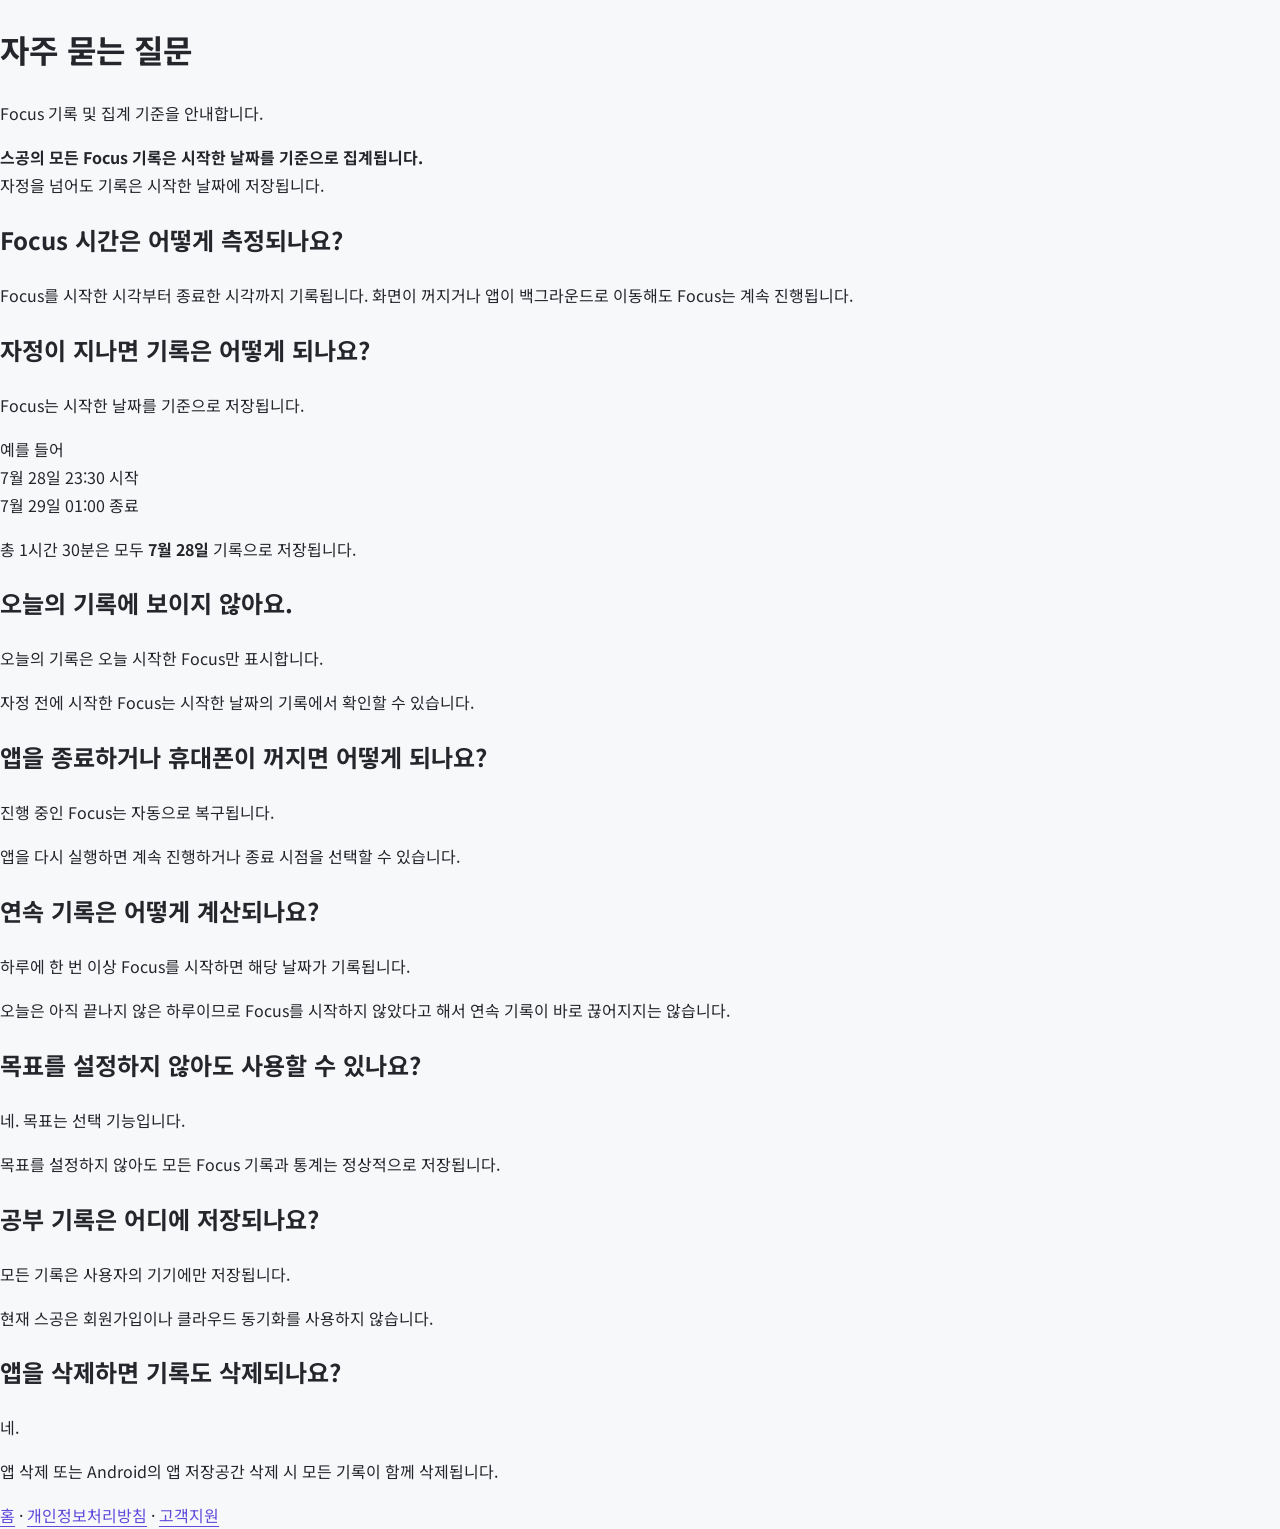
==== faq.html @ 78d841ee "add FAQ" ====
<!DOCTYPE html>
<html lang="ko">
<head>
    <meta charset="UTF-8">
    <meta name="viewport" content="width=device-width, initial-scale=1.0">
    <title>스공 - 자주 묻는 질문</title>
    <link rel="stylesheet" href="style.css">
</head>

<body>

<div class="container">

    <h1>자주 묻는 질문</h1>
    <p class="subtitle">
        Focus 기록 및 집계 기준을 안내합니다.
    </p>

    <div class="notice">
        <strong>스공의 모든 Focus 기록은 시작한 날짜를 기준으로 집계됩니다.</strong><br>
        자정을 넘어도 기록은 시작한 날짜에 저장됩니다.
    </div>

    <section class="card">
        <h2>Focus 시간은 어떻게 측정되나요?</h2>
        <p>
            Focus를 시작한 시각부터 종료한 시각까지 기록됩니다.
            화면이 꺼지거나 앱이 백그라운드로 이동해도 Focus는 계속 진행됩니다.
        </p>
    </section>

    <section class="card">
        <h2>자정이 지나면 기록은 어떻게 되나요?</h2>
        <p>
            Focus는 시작한 날짜를 기준으로 저장됩니다.
        </p>

        <p>
            예를 들어
            <br>
            7월 28일 23:30 시작
            <br>
            7월 29일 01:00 종료
        </p>

        <p>
            총 1시간 30분은 모두 <strong>7월 28일</strong> 기록으로 저장됩니다.
        </p>
    </section>

    <section class="card">
        <h2>오늘의 기록에 보이지 않아요.</h2>

        <p>
            오늘의 기록은 오늘 시작한 Focus만 표시합니다.
        </p>

        <p>
            자정 전에 시작한 Focus는
            시작한 날짜의 기록에서 확인할 수 있습니다.
        </p>
    </section>

    <section class="card">
        <h2>앱을 종료하거나 휴대폰이 꺼지면 어떻게 되나요?</h2>

        <p>
            진행 중인 Focus는 자동으로 복구됩니다.
        </p>

        <p>
            앱을 다시 실행하면
            계속 진행하거나 종료 시점을 선택할 수 있습니다.
        </p>
    </section>

    <section class="card">
        <h2>연속 기록은 어떻게 계산되나요?</h2>

        <p>
            하루에 한 번 이상 Focus를 시작하면
            해당 날짜가 기록됩니다.
        </p>

        <p>
            오늘은 아직 끝나지 않은 하루이므로
            Focus를 시작하지 않았다고 해서
            연속 기록이 바로 끊어지지는 않습니다.
        </p>
    </section>

    <section class="card">
        <h2>목표를 설정하지 않아도 사용할 수 있나요?</h2>

        <p>
            네.
            목표는 선택 기능입니다.
        </p>

        <p>
            목표를 설정하지 않아도
            모든 Focus 기록과 통계는 정상적으로 저장됩니다.
        </p>
    </section>

    <section class="card">
        <h2>공부 기록은 어디에 저장되나요?</h2>

        <p>
            모든 기록은 사용자의 기기에만 저장됩니다.
        </p>

        <p>
            현재 스공은
            회원가입이나 클라우드 동기화를 사용하지 않습니다.
        </p>
    </section>

    <section class="card">
        <h2>앱을 삭제하면 기록도 삭제되나요?</h2>

        <p>
            네.
        </p>

        <p>
            앱 삭제 또는 Android의
            앱 저장공간 삭제 시
            모든 기록이 함께 삭제됩니다.
        </p>
    </section>

    <nav class="footer-nav">
        <a href="index.html">홈</a>
        <span>·</span>
        <a href="privacy.html">개인정보처리방침</a>
        <span>·</span>
        <a href="support.html">고객지원</a>
    </nav>

</div>

</body>
</html>
---- style.css ----
@import url('https://fonts.googleapis.com/css2?family=Noto+Sans+KR:wght@400;500;600;700&display=swap');

:root {
  --primary: #7C5CFF;
  --primary-dark: #5F4BDB;
  --background: #F7F8FA;
  --surface: #FFFFFF;
  --text: #25262B;
  --muted: #888A91;
  --border: #EAEAEA;
  --max-width: 720px;
}

* { box-sizing: border-box; }

html {
  background: var(--background);
  color: var(--text);
  font-family: "Noto Sans KR", -apple-system, BlinkMacSystemFont, "Segoe UI", sans-serif;
  line-height: 1.75;
  word-break: keep-all;
}

body { margin: 0; min-width: 320px; background: var(--background); }
a { color: var(--primary-dark); text-underline-offset: 4px; }

.page {
  width: min(100%, var(--max-width));
  min-height: 100vh;
  margin: 0 auto;
  padding: 56px 24px 32px;
}

.home-page {
  display: flex;
  flex-direction: column;
  justify-content: space-between;
  text-align: center;
}

.hero { padding-top: 32px; }

.eyebrow {
  margin: 0 0 10px;
  color: var(--muted);
  font-size: .78rem;
  font-weight: 700;
  letter-spacing: .22em;
}

.hero h1 {
  margin: 0;
  color: var(--primary-dark);
  font-size: clamp(3rem, 12vw, 5rem);
  line-height: 1.1;
  letter-spacing: -.05em;
}

.tagline { margin: 20px 0 0; color: var(--muted); font-size: 1.05rem; }

.philosophy { margin: 72px auto 0; }
.philosophy h2 { margin: 0 0 34px; font-size: clamp(1.4rem, 5vw, 1.85rem); letter-spacing: -.03em; }
.philosophy p { margin: 0; color: #74767D; font-size: 1.05rem; }

.brand-words {
  display: inline-flex;
  flex-direction: column;
  align-items: flex-start;
  margin-top: 70px;
  color: var(--primary);
  font-size: clamp(2.2rem, 9vw, 3.3rem);
  font-weight: 500;
  line-height: 1.25;
  letter-spacing: -.04em;
}

.growth-line { margin: 24px 0 0; color: #A0A2A8; font-size: .95rem; }

.site-footer {
  margin-top: 88px;
  padding-top: 28px;
  color: var(--muted);
  text-align: center;
}

.studio { margin: 0 0 12px; font-size: .8rem; font-weight: 700; letter-spacing: .2em; }

.site-footer nav a,
.document-footer a {
  display: inline-block;
  padding: 10px 12px;
  font-weight: 600;
  text-decoration: none;
}

.document-page { padding-top: 40px; }
.document-header { margin-bottom: 46px; }

.back-link {
  display: inline-block;
  margin-bottom: 52px;
  color: var(--text);
  font-weight: 600;
  text-decoration: none;
}

.document-header h1 {
  margin: 0;
  color: var(--primary-dark);
  font-size: clamp(2rem, 8vw, 3rem);
  line-height: 1.25;
  letter-spacing: -.04em;
}

.updated { margin: 14px 0 0; color: var(--muted); font-size: .9rem; }

.document {
  padding: 36px;
  border: 1px solid var(--border);
  border-radius: 24px;
  background: var(--surface);
}

.document section + section {
  margin-top: 48px;
  padding-top: 42px;
  border-top: 1px solid var(--border);
}

.document h2 { margin: 0 0 18px; font-size: 1.24rem; letter-spacing: -.025em; }
.document p { margin: 0 0 14px; color: #595B62; }
.document ul { margin: 14px 0 18px; padding-left: 22px; color: #595B62; }
.document li + li { margin-top: 4px; }

.promise { padding: 24px; border-radius: 18px; background: #F3F0FF; }
.promise h2, .promise strong { color: var(--primary-dark); }

.document-footer { margin-top: 42px; }

@media (max-width: 520px) {
  .page { padding-right: 20px; padding-left: 20px; }
  .hero { padding-top: 8px; }
  .philosophy { margin-top: 58px; }
  .philosophy p { font-size: 1rem; }
  .brand-words { margin-top: 56px; }
  .site-footer { margin-top: 72px; }
  .document { padding: 26px 22px; border-radius: 20px; }
  .promise { padding: 20px; }
}


.support-email {
  display: inline-block;
  margin-top: 4px;
  color: var(--primary-dark);
  font-size: 1.08rem;
  font-weight: 700;
  text-decoration: none;
}

.support-button {
  display: inline-block;
  margin-top: 18px;
  padding: 12px 20px;
  border-radius: 14px;
  background: var(--primary);
  color: #FFFFFF;
  font-weight: 700;
  text-decoration: none;
  box-shadow: 0 8px 20px rgba(124, 92, 255, 0.18);
}

.support-button:hover {
  background: var(--primary-dark);
  opacity: 1;
}
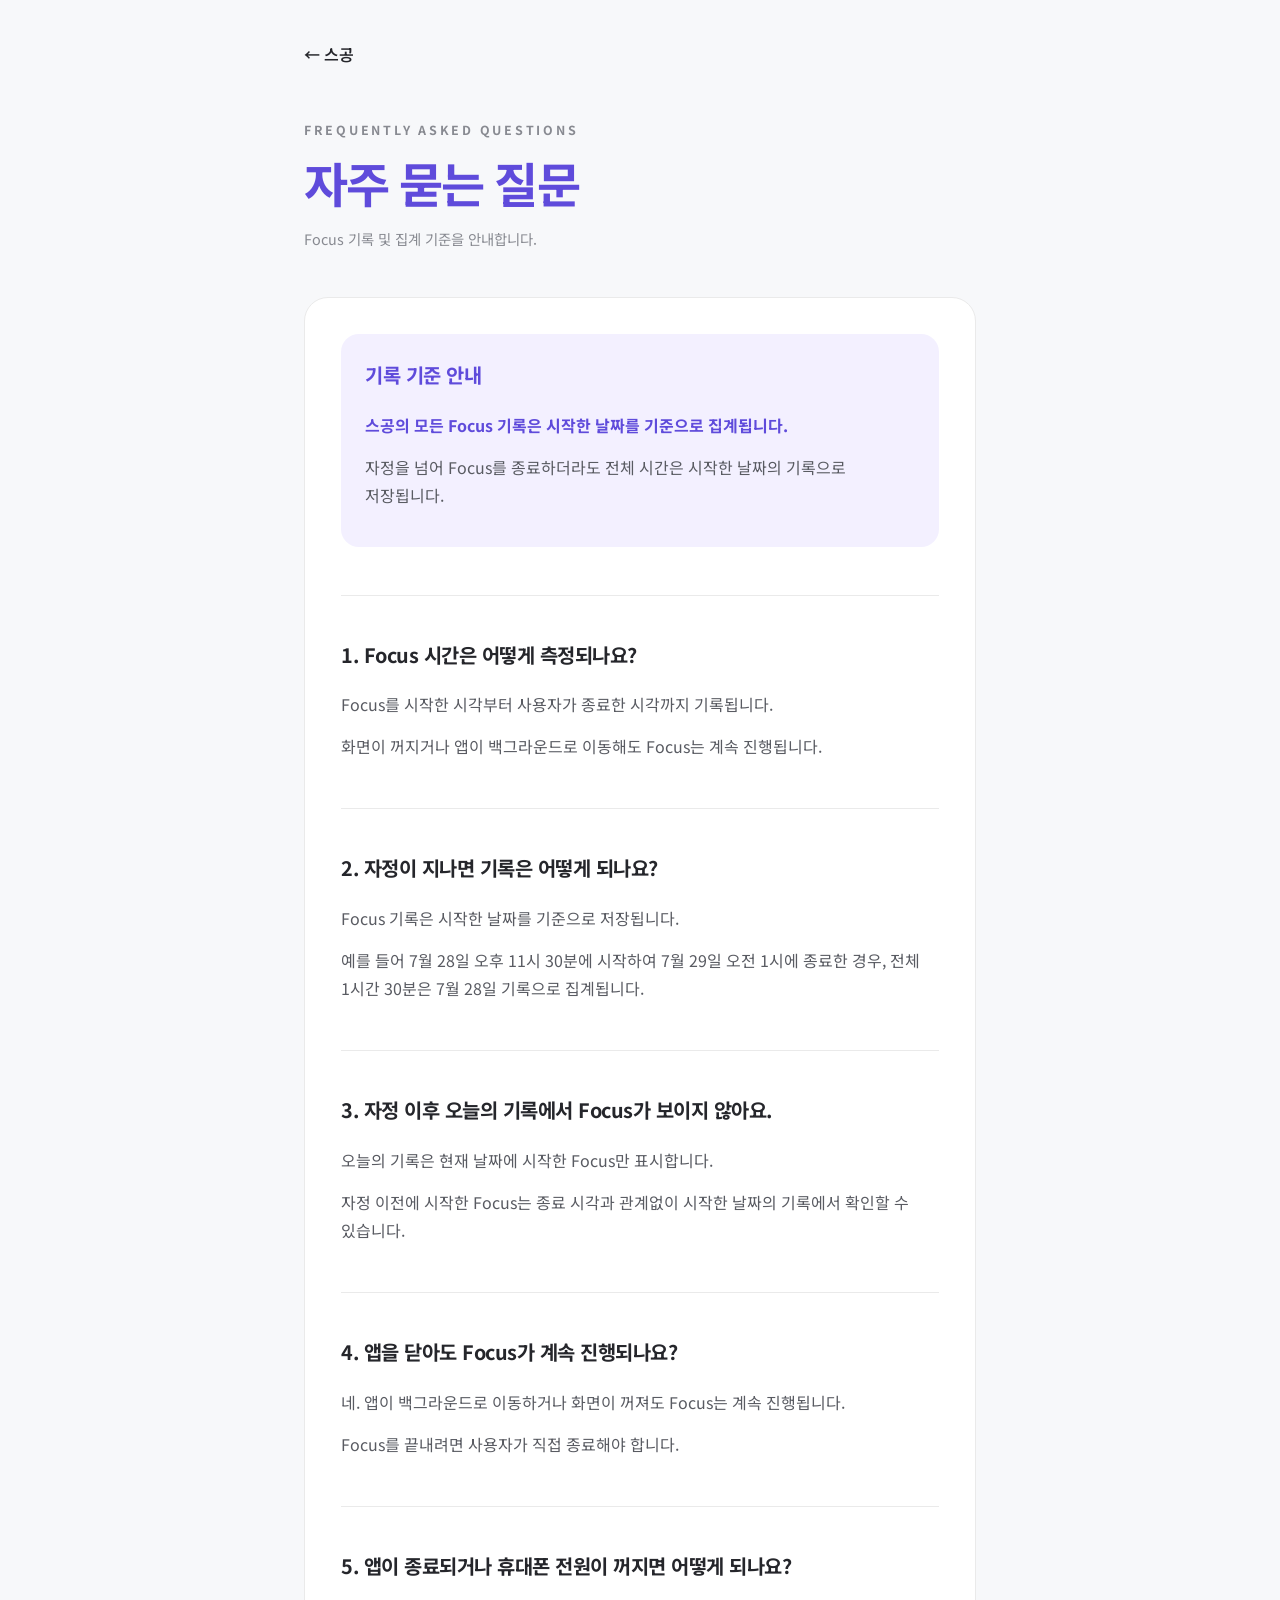
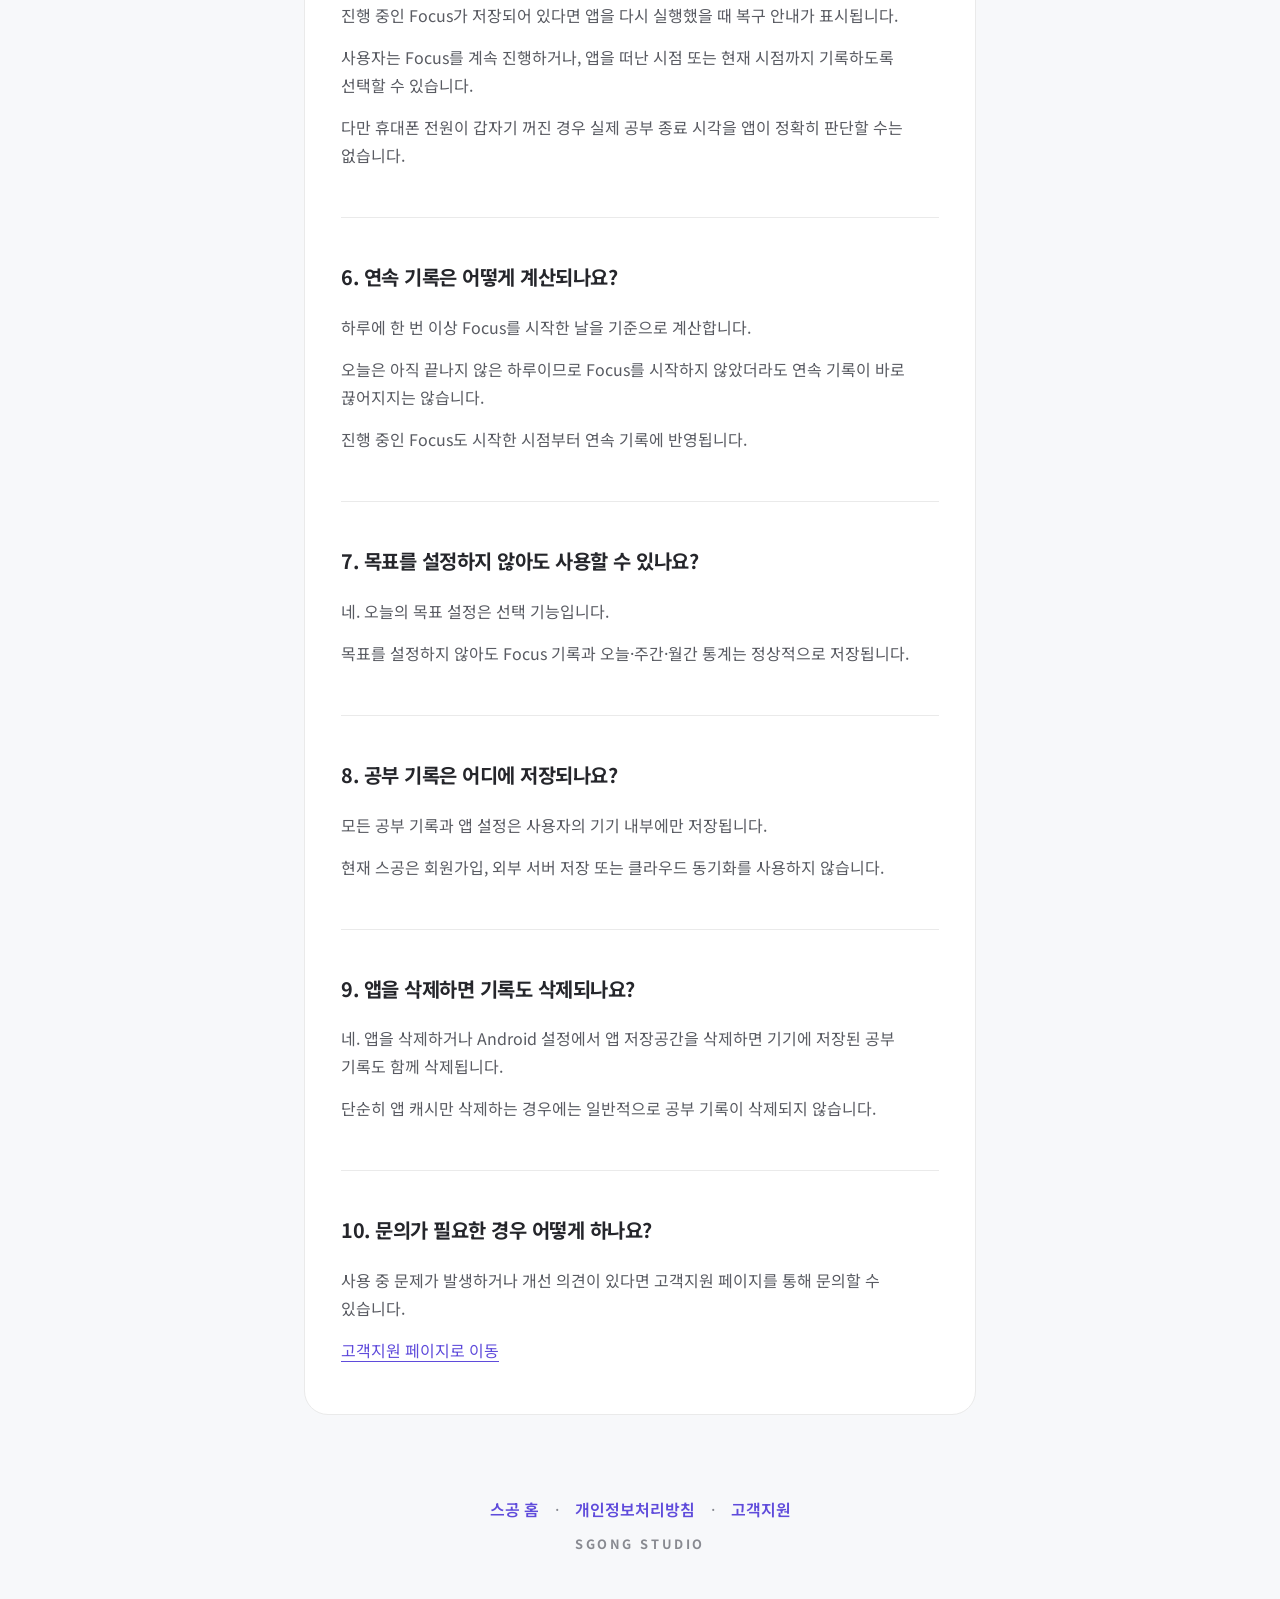
==== commit 72f2945d: "Update faq.html" ====
--- a/faq.html
+++ b/faq.html
@@ -1,144 +1,203 @@
-<!DOCTYPE html>
+<!doctype html>
 <html lang="ko">
 <head>
-    <meta charset="UTF-8">
-    <meta name="viewport" content="width=device-width, initial-scale=1.0">
-    <title>스공 - 자주 묻는 질문</title>
-    <link rel="stylesheet" href="style.css">
+  <meta charset="utf-8">
+  <meta name="viewport" content="width=device-width, initial-scale=1">
+  <meta name="theme-color" content="#7C5CFF">
+  <meta
+    name="description"
+    content="스공 Focus 시간 측정 및 기록 집계 기준 안내"
+  >
+  <title>자주 묻는 질문 | 스공</title>
+  <link rel="stylesheet" href="style.css">
 </head>
 
 <body>
-
-<div class="container">
-
-    <h1>자주 묻는 질문</h1>
-    <p class="subtitle">
-        Focus 기록 및 집계 기준을 안내합니다.
-    </p>
-
-    <div class="notice">
-        <strong>스공의 모든 Focus 기록은 시작한 날짜를 기준으로 집계됩니다.</strong><br>
-        자정을 넘어도 기록은 시작한 날짜에 저장됩니다.
-    </div>
-
-    <section class="card">
-        <h2>Focus 시간은 어떻게 측정되나요?</h2>
-        <p>
-            Focus를 시작한 시각부터 종료한 시각까지 기록됩니다.
-            화면이 꺼지거나 앱이 백그라운드로 이동해도 Focus는 계속 진행됩니다.
-        </p>
-    </section>
-
-    <section class="card">
-        <h2>자정이 지나면 기록은 어떻게 되나요?</h2>
-        <p>
-            Focus는 시작한 날짜를 기준으로 저장됩니다.
-        </p>
-
-        <p>
-            예를 들어
-            <br>
-            7월 28일 23:30 시작
-            <br>
-            7월 29일 01:00 종료
-        </p>
-
-        <p>
-            총 1시간 30분은 모두 <strong>7월 28일</strong> 기록으로 저장됩니다.
-        </p>
-    </section>
-
-    <section class="card">
-        <h2>오늘의 기록에 보이지 않아요.</h2>
-
-        <p>
-            오늘의 기록은 오늘 시작한 Focus만 표시합니다.
-        </p>
-
-        <p>
-            자정 전에 시작한 Focus는
-            시작한 날짜의 기록에서 확인할 수 있습니다.
-        </p>
-    </section>
-
-    <section class="card">
-        <h2>앱을 종료하거나 휴대폰이 꺼지면 어떻게 되나요?</h2>
-
-        <p>
-            진행 중인 Focus는 자동으로 복구됩니다.
-        </p>
-
-        <p>
-            앱을 다시 실행하면
-            계속 진행하거나 종료 시점을 선택할 수 있습니다.
-        </p>
-    </section>
-
-    <section class="card">
-        <h2>연속 기록은 어떻게 계산되나요?</h2>
-
-        <p>
-            하루에 한 번 이상 Focus를 시작하면
-            해당 날짜가 기록됩니다.
-        </p>
-
-        <p>
-            오늘은 아직 끝나지 않은 하루이므로
-            Focus를 시작하지 않았다고 해서
-            연속 기록이 바로 끊어지지는 않습니다.
-        </p>
-    </section>
-
-    <section class="card">
-        <h2>목표를 설정하지 않아도 사용할 수 있나요?</h2>
-
-        <p>
-            네.
-            목표는 선택 기능입니다.
-        </p>
-
-        <p>
-            목표를 설정하지 않아도
-            모든 Focus 기록과 통계는 정상적으로 저장됩니다.
-        </p>
-    </section>
-
-    <section class="card">
-        <h2>공부 기록은 어디에 저장되나요?</h2>
-
-        <p>
-            모든 기록은 사용자의 기기에만 저장됩니다.
-        </p>
-
-        <p>
-            현재 스공은
-            회원가입이나 클라우드 동기화를 사용하지 않습니다.
-        </p>
-    </section>
-
-    <section class="card">
-        <h2>앱을 삭제하면 기록도 삭제되나요?</h2>
-
-        <p>
-            네.
-        </p>
-
-        <p>
-            앱 삭제 또는 Android의
-            앱 저장공간 삭제 시
-            모든 기록이 함께 삭제됩니다.
-        </p>
-    </section>
-
-    <nav class="footer-nav">
-        <a href="index.html">홈</a>
-        <span>·</span>
+  <main class="page document-page">
+    <header class="document-header">
+      <a
+        class="back-link"
+        href="index.html"
+        aria-label="스공 홈으로 돌아가기"
+      >
+        ← 스공
+      </a>
+
+      <p class="eyebrow">FREQUENTLY ASKED QUESTIONS</p>
+      <h1>자주 묻는 질문</h1>
+      <p class="updated">Focus 기록 및 집계 기준을 안내합니다.</p>
+    </header>
+
+    <article class="document">
+      <section class="promise">
+        <h2>기록 기준 안내</h2>
+
+        <p>
+          <strong>
+            스공의 모든 Focus 기록은 시작한 날짜를 기준으로 집계됩니다.
+          </strong>
+        </p>
+
+        <p>
+          자정을 넘어 Focus를 종료하더라도 전체 시간은 시작한 날짜의
+          기록으로 저장됩니다.
+        </p>
+      </section>
+
+      <section>
+        <h2>1. Focus 시간은 어떻게 측정되나요?</h2>
+
+        <p>
+          Focus를 시작한 시각부터 사용자가 종료한 시각까지 기록됩니다.
+        </p>
+
+        <p>
+          화면이 꺼지거나 앱이 백그라운드로 이동해도 Focus는 계속
+          진행됩니다.
+        </p>
+      </section>
+
+      <section>
+        <h2>2. 자정이 지나면 기록은 어떻게 되나요?</h2>
+
+        <p>
+          Focus 기록은 시작한 날짜를 기준으로 저장됩니다.
+        </p>
+
+        <p>
+          예를 들어 7월 28일 오후 11시 30분에 시작하여 7월 29일 오전
+          1시에 종료한 경우, 전체 1시간 30분은 7월 28일 기록으로
+          집계됩니다.
+        </p>
+      </section>
+
+      <section>
+        <h2>3. 자정 이후 오늘의 기록에서 Focus가 보이지 않아요.</h2>
+
+        <p>
+          오늘의 기록은 현재 날짜에 시작한 Focus만 표시합니다.
+        </p>
+
+        <p>
+          자정 이전에 시작한 Focus는 종료 시각과 관계없이 시작한 날짜의
+          기록에서 확인할 수 있습니다.
+        </p>
+      </section>
+
+      <section>
+        <h2>4. 앱을 닫아도 Focus가 계속 진행되나요?</h2>
+
+        <p>
+          네. 앱이 백그라운드로 이동하거나 화면이 꺼져도 Focus는 계속
+          진행됩니다.
+        </p>
+
+        <p>
+          Focus를 끝내려면 사용자가 직접 종료해야 합니다.
+        </p>
+      </section>
+
+      <section>
+        <h2>5. 앱이 종료되거나 휴대폰 전원이 꺼지면 어떻게 되나요?</h2>
+
+        <p>
+          진행 중인 Focus가 저장되어 있다면 앱을 다시 실행했을 때
+          복구 안내가 표시됩니다.
+        </p>
+
+        <p>
+          사용자는 Focus를 계속 진행하거나, 앱을 떠난 시점 또는 현재
+          시점까지 기록하도록 선택할 수 있습니다.
+        </p>
+
+        <p>
+          다만 휴대폰 전원이 갑자기 꺼진 경우 실제 공부 종료 시각을 앱이
+          정확히 판단할 수는 없습니다.
+        </p>
+      </section>
+
+      <section>
+        <h2>6. 연속 기록은 어떻게 계산되나요?</h2>
+
+        <p>
+          하루에 한 번 이상 Focus를 시작한 날을 기준으로 계산합니다.
+        </p>
+
+        <p>
+          오늘은 아직 끝나지 않은 하루이므로 Focus를 시작하지 않았더라도
+          연속 기록이 바로 끊어지지는 않습니다.
+        </p>
+
+        <p>
+          진행 중인 Focus도 시작한 시점부터 연속 기록에 반영됩니다.
+        </p>
+      </section>
+
+      <section>
+        <h2>7. 목표를 설정하지 않아도 사용할 수 있나요?</h2>
+
+        <p>
+          네. 오늘의 목표 설정은 선택 기능입니다.
+        </p>
+
+        <p>
+          목표를 설정하지 않아도 Focus 기록과 오늘·주간·월간 통계는
+          정상적으로 저장됩니다.
+        </p>
+      </section>
+
+      <section>
+        <h2>8. 공부 기록은 어디에 저장되나요?</h2>
+
+        <p>
+          모든 공부 기록과 앱 설정은 사용자의 기기 내부에만 저장됩니다.
+        </p>
+
+        <p>
+          현재 스공은 회원가입, 외부 서버 저장 또는 클라우드 동기화를
+          사용하지 않습니다.
+        </p>
+      </section>
+
+      <section>
+        <h2>9. 앱을 삭제하면 기록도 삭제되나요?</h2>
+
+        <p>
+          네. 앱을 삭제하거나 Android 설정에서 앱 저장공간을 삭제하면
+          기기에 저장된 공부 기록도 함께 삭제됩니다.
+        </p>
+
+        <p>
+          단순히 앱 캐시만 삭제하는 경우에는 일반적으로 공부 기록이
+          삭제되지 않습니다.
+        </p>
+      </section>
+
+      <section>
+        <h2>10. 문의가 필요한 경우 어떻게 하나요?</h2>
+
+        <p>
+          사용 중 문제가 발생하거나 개선 의견이 있다면 고객지원 페이지를
+          통해 문의할 수 있습니다.
+        </p>
+
+        <p>
+          <a href="support.html">고객지원 페이지로 이동</a>
+        </p>
+      </section>
+    </article>
+
+    <footer class="site-footer document-footer">
+      <nav aria-label="하단 메뉴">
+        <a href="index.html">스공 홈</a>
+        <span aria-hidden="true">·</span>
         <a href="privacy.html">개인정보처리방침</a>
-        <span>·</span>
+        <span aria-hidden="true">·</span>
         <a href="support.html">고객지원</a>
-    </nav>
-
-</div>
-
+      </nav>
+
+      <p class="studio">SGONG STUDIO</p>
+    </footer>
+  </main>
 </body>
 </html>
--- a/style.css
+++ b/style.css
@@ -174,3 +174,46 @@
   background: var(--primary-dark);
   opacity: 1;
 }
+
+.notice {
+    background: #f4efff;
+    border-left: 4px solid #7C5CFF;
+    border-radius: 12px;
+    padding: 16px;
+    margin: 24px 0;
+    line-height: 1.7;
+}
+
+.card {
+    background: white;
+    border-radius: 16px;
+    padding: 24px;
+    margin-bottom: 18px;
+    box-shadow: 0 4px 12px rgba(0,0,0,.05);
+}
+
+.card h2 {
+    margin-top: 0;
+    color: #7C5CFF;
+    font-size: 20px;
+}
+
+.card p {
+    line-height: 1.8;
+}
+
+.footer-nav {
+    margin-top: 40px;
+    text-align: center;
+}
+
+.footer-nav a {
+    color: #7C5CFF;
+    text-decoration: none;
+    font-weight: 600;
+}
+
+.footer-nav span {
+    margin: 0 10px;
+    color: #bbb;
+}
